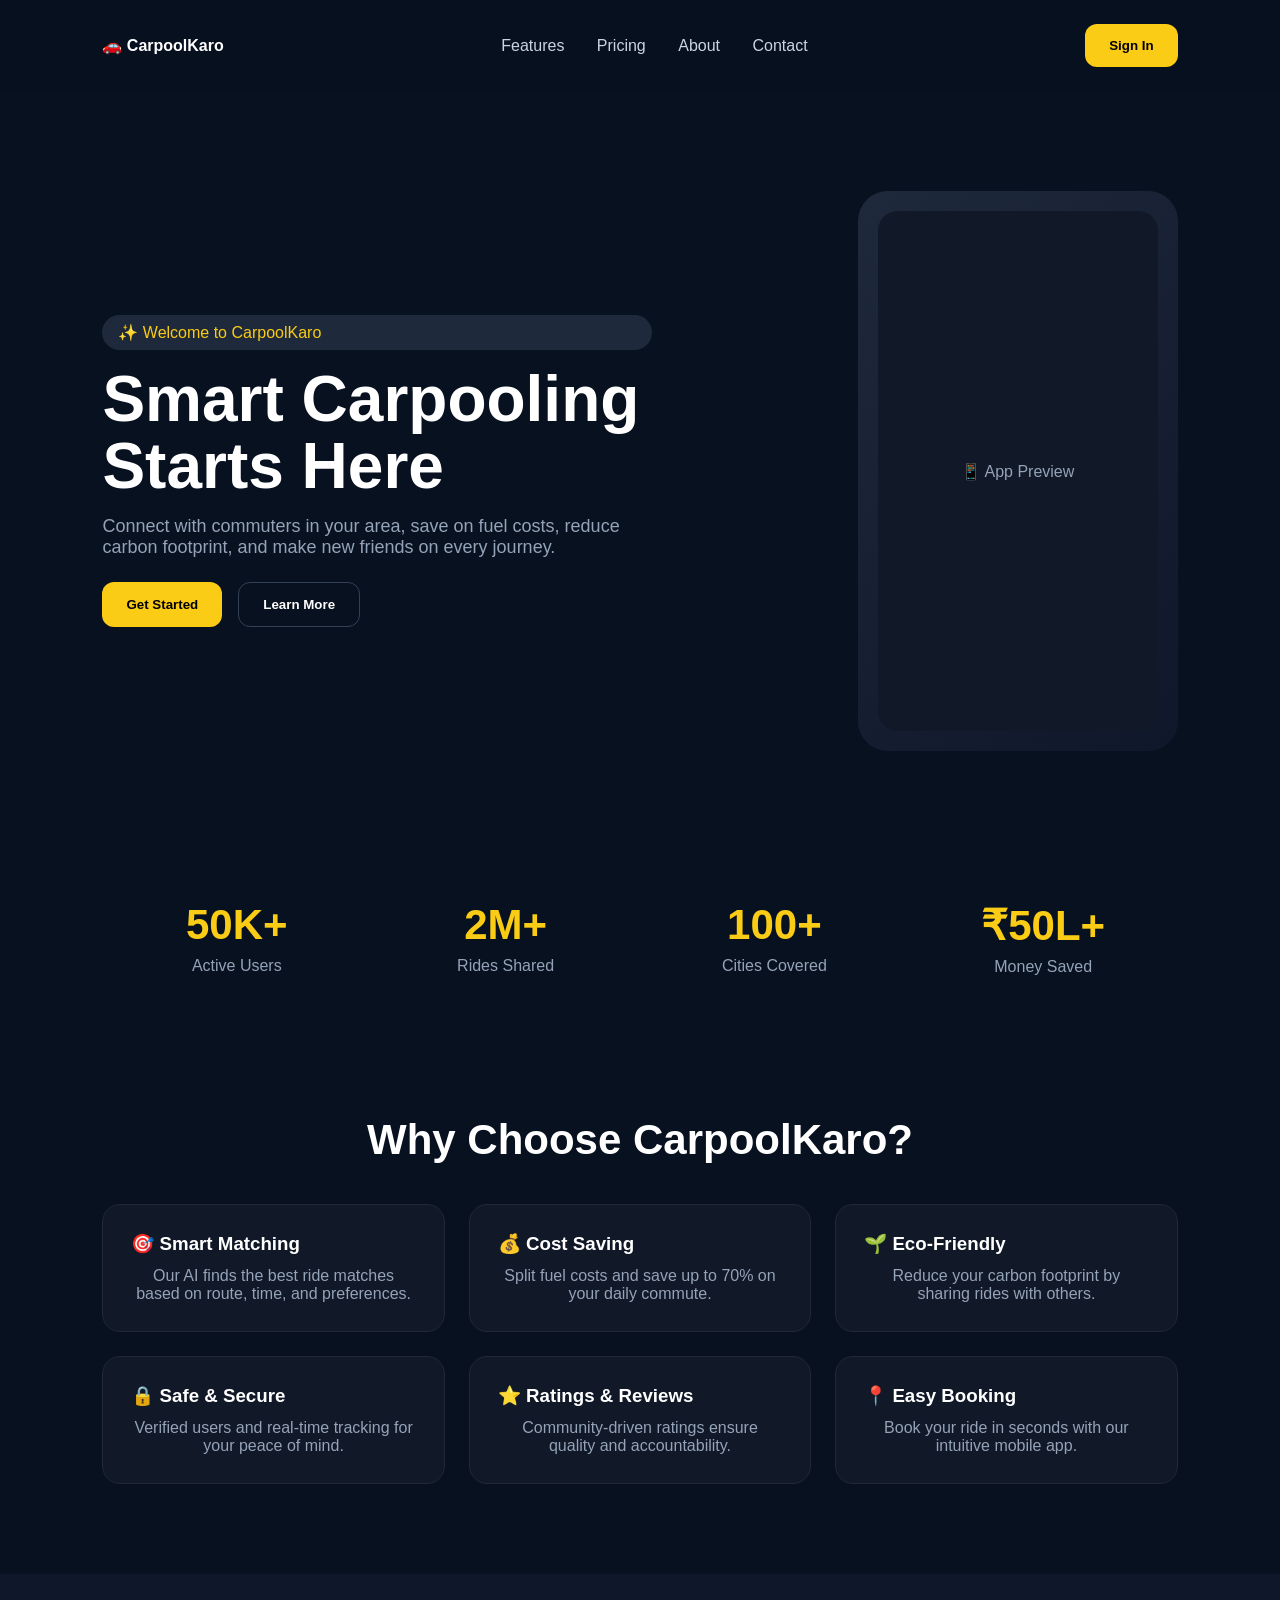
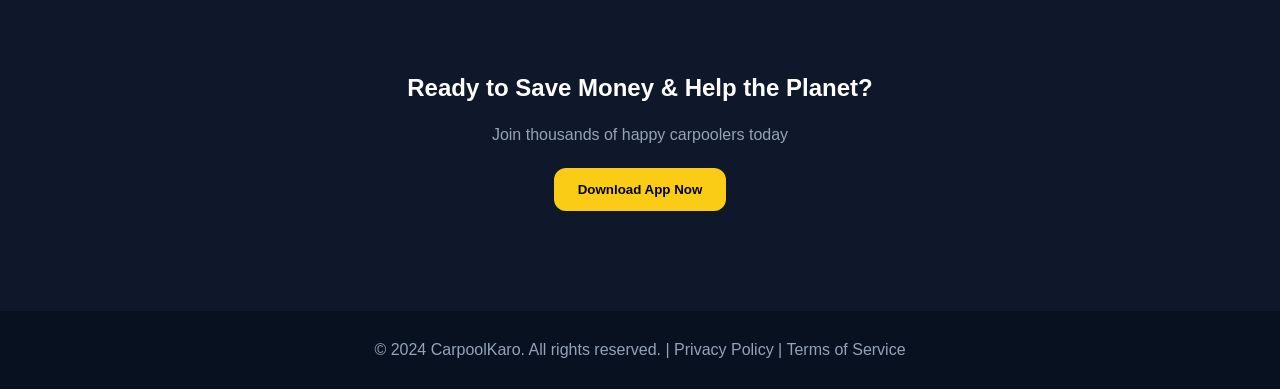
==== preview.html @ 3a87bc7d "Add visual preview HTML for carpoolkaro styles" ====
<!DOCTYPE html>
<html lang="en">
<head>
    <meta charset="UTF-8">
    <meta name="viewport" content="width=device-width, initial-scale=1.0">
    <title>CarpoolKaro - Visual Preview</title>
    <style>
        *{margin:0;padding:0;box-sizing:border-box}
        body{font-family:Inter,sans-serif;background:#08111f;color:#fff}
        .navbar{display:flex;justify-content:space-between;align-items:center;padding:24px 8%;position:sticky;top:0;background:rgba(8,17,31,.9);backdrop-filter:blur(12px)}
        nav a{color:#cbd5e1;text-decoration:none;margin:0 14px}
        .logo{font-weight:800}
        .hero{display:flex;justify-content:space-between;align-items:center;padding:100px 8%;gap:60px}
        .hero h1{font-size:64px;line-height:1.05;margin:16px 0}
        .hero p{color:#94a3b8;font-size:18px;max-width:550px}
        .badge{background:#1e293b;padding:8px 16px;border-radius:30px;color:#facc15}
        .btn{padding:14px 24px;border-radius:12px;text-decoration:none;font-weight:700;display:inline-block;cursor:pointer;border:none}
        .btn-primary{background:#facc15;color:#000}
        .btn-primary:hover{background:#f59e0b}
        .btn-secondary{border:1px solid #334155;color:#fff;background:transparent}
        .btn-secondary:hover{background:#1e293b}
        .hero-actions{margin-top:24px;display:flex;gap:16px}
        .phone-card{background:linear-gradient(135deg,#1e293b,#0f172a);padding:20px;border-radius:30px;text-align:center}
        .phone-screen{width:280px;height:520px;background:#111827;border-radius:20px;padding:20px;margin:0 auto;display:flex;align-items:center;justify-content:center;color:#94a3b8}
        .stats{display:grid;grid-template-columns:repeat(4,1fr);padding:50px 8%;text-align:center}
        .stats h2{color:#facc15;font-size:42px}
        .stats p{color:#94a3b8;margin-top:8px}
        .section{padding:90px 8%}
        .section h2{text-align:center;margin-bottom:40px;font-size:42px}
        .grid{display:grid;grid-template-columns:repeat(3,1fr);gap:24px}
        .card{background:#111827;padding:28px;border-radius:18px;border:1px solid #1f2937;transition:all 0.3s ease}
        .card:hover{border-color:#facc15;transform:translateY(-4px)}
        .card h3{margin-bottom:12px;color:#fff}
        .center{text-align:center;color:#94a3b8}
        .cta{text-align:center;padding:100px 8%;background:#0f172a}
        .cta h2{margin-bottom:24px}
        footer{text-align:center;padding:30px;color:#94a3b8}
        @media(max-width:900px){
            .hero{flex-direction:column}
            .grid,.stats{grid-template-columns:1fr}
            .hero h1{font-size:46px}
            nav{display:none}
        }
    </style>
</head>
<body>
    <!-- Navigation -->
    <nav class="navbar">
        <div class="logo">🚗 CarpoolKaro</div>
        <nav>
            <a href="#features">Features</a>
            <a href="#pricing">Pricing</a>
            <a href="#about">About</a>
            <a href="#contact">Contact</a>
        </nav>
        <button class="btn btn-primary">Sign In</button>
    </nav>

    <!-- Hero Section -->
    <section class="hero">
        <div>
            <div class="badge">✨ Welcome to CarpoolKaro</div>
            <h1>Smart Carpooling<br>Starts Here</h1>
            <p>Connect with commuters in your area, save on fuel costs, reduce carbon footprint, and make new friends on every journey.</p>
            <div class="hero-actions">
                <button class="btn btn-primary">Get Started</button>
                <button class="btn btn-secondary">Learn More</button>
            </div>
        </div>
        <div class="phone-card">
            <div class="phone-screen">
                📱 App Preview
            </div>
        </div>
    </section>

    <!-- Stats Section -->
    <section class="stats">
        <div>
            <h2>50K+</h2>
            <p>Active Users</p>
        </div>
        <div>
            <h2>2M+</h2>
            <p>Rides Shared</p>
        </div>
        <div>
            <h2>100+</h2>
            <p>Cities Covered</p>
        </div>
        <div>
            <h2>₹50L+</h2>
            <p>Money Saved</p>
        </div>
    </section>

    <!-- Features Section -->
    <section class="section" id="features">
        <h2>Why Choose CarpoolKaro?</h2>
        <div class="grid">
            <div class="card">
                <h3>🎯 Smart Matching</h3>
                <p class="center">Our AI finds the best ride matches based on route, time, and preferences.</p>
            </div>
            <div class="card">
                <h3>💰 Cost Saving</h3>
                <p class="center">Split fuel costs and save up to 70% on your daily commute.</p>
            </div>
            <div class="card">
                <h3>🌱 Eco-Friendly</h3>
                <p class="center">Reduce your carbon footprint by sharing rides with others.</p>
            </div>
            <div class="card">
                <h3>🔒 Safe & Secure</h3>
                <p class="center">Verified users and real-time tracking for your peace of mind.</p>
            </div>
            <div class="card">
                <h3>⭐ Ratings & Reviews</h3>
                <p class="center">Community-driven ratings ensure quality and accountability.</p>
            </div>
            <div class="card">
                <h3>📍 Easy Booking</h3>
                <p class="center">Book your ride in seconds with our intuitive mobile app.</p>
            </div>
        </div>
    </section>

    <!-- CTA Section -->
    <section class="cta">
        <h2>Ready to Save Money & Help the Planet?</h2>
        <p style="margin-bottom: 24px; color:#94a3b8;">Join thousands of happy carpoolers today</p>
        <button class="btn btn-primary">Download App Now</button>
    </section>

    <!-- Footer -->
    <footer>
        <p>&copy; 2024 CarpoolKaro. All rights reserved. | Privacy Policy | Terms of Service</p>
    </footer>
</body>
</html>
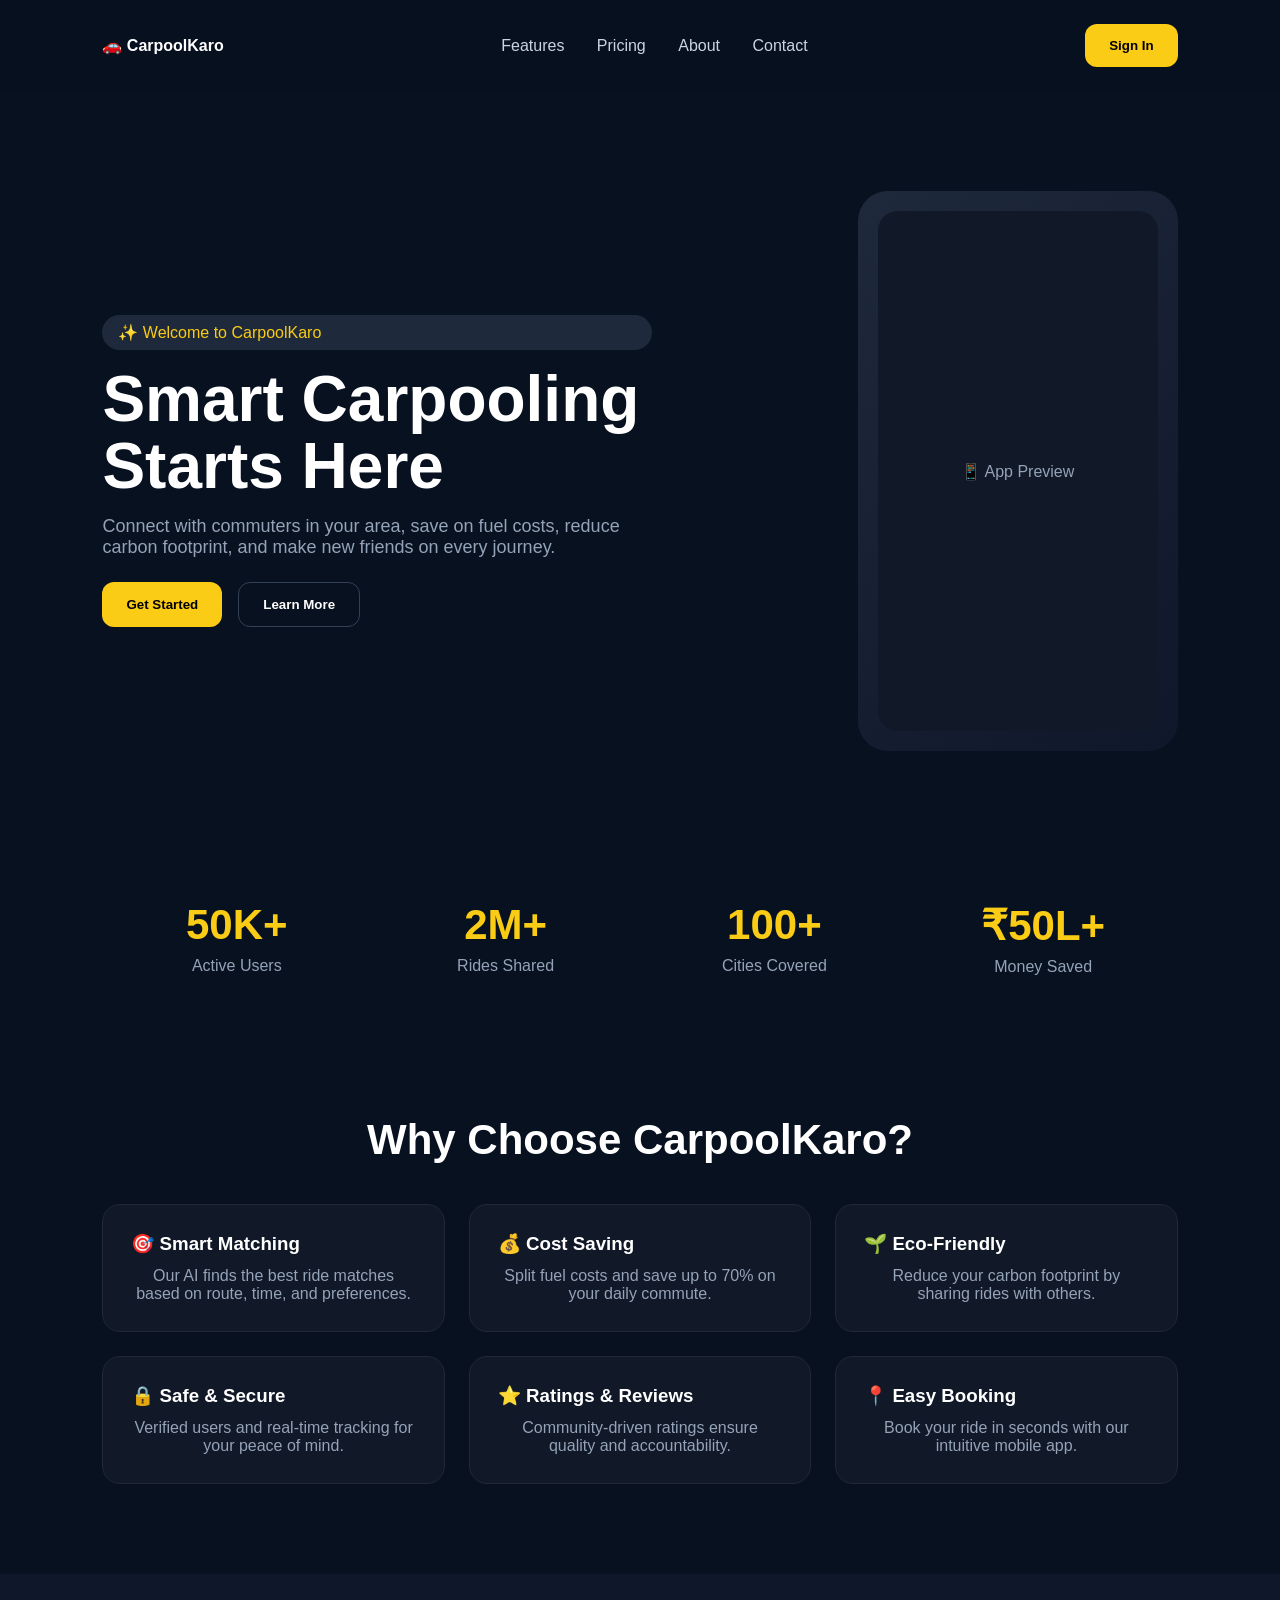
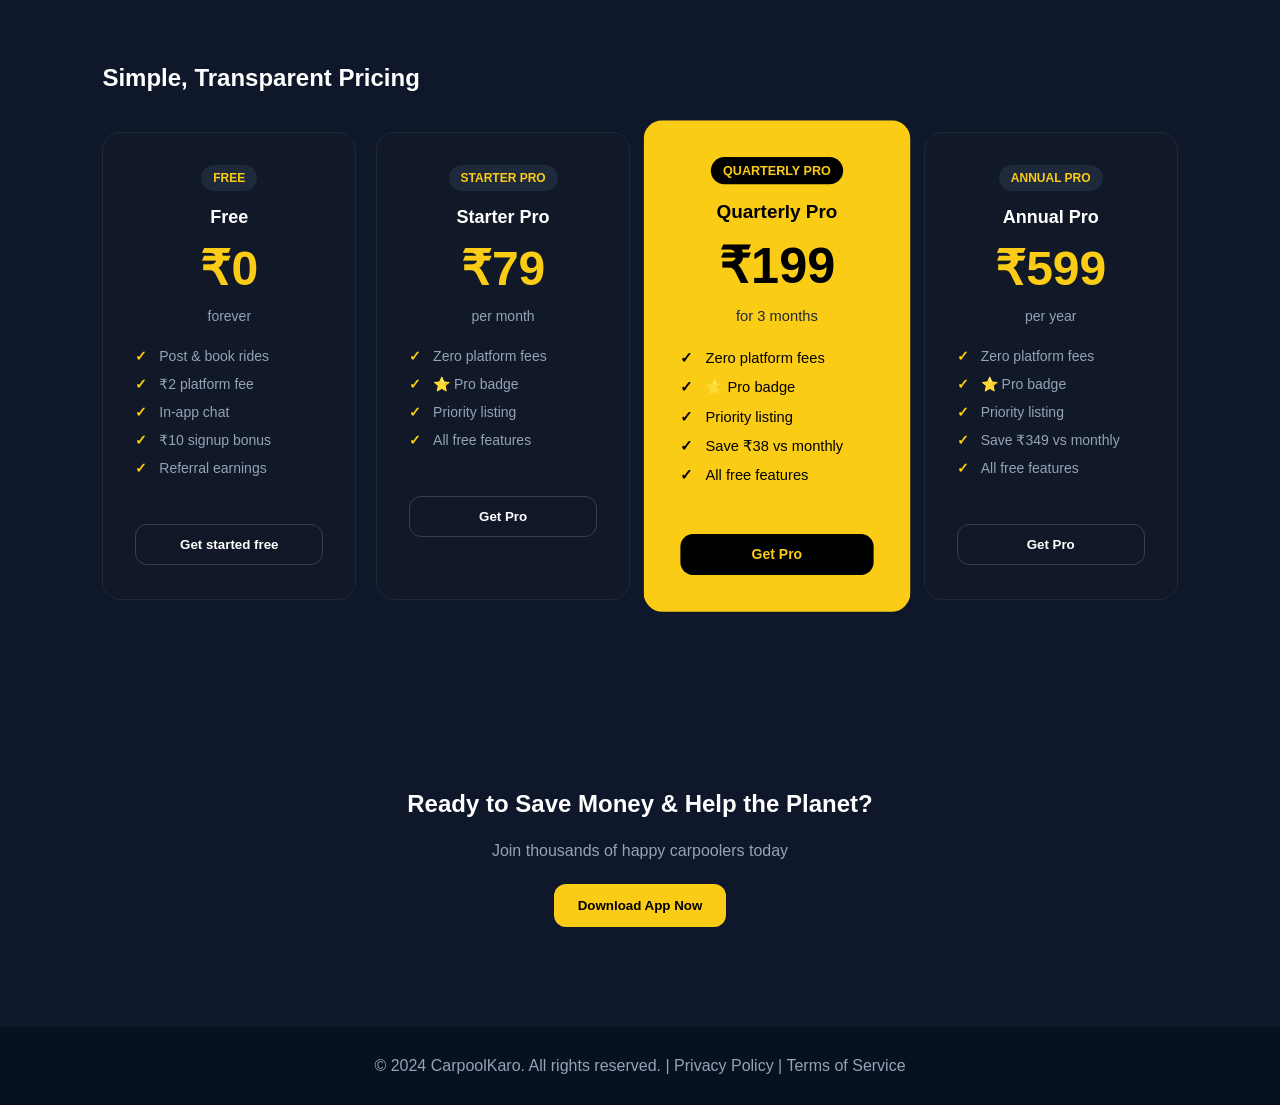
==== commit 45de0adb: "Fix pricing card visibility - add proper pricing section with all text visible" ====
--- a/preview.html
+++ b/preview.html
@@ -35,10 +35,41 @@
         .cta{text-align:center;padding:100px 8%;background:#0f172a}
         .cta h2{margin-bottom:24px}
         footer{text-align:center;padding:30px;color:#94a3b8}
+        
+        /* Pricing Section Styles */
+        .pricing-section{padding:90px 8%;background:#0f172a}
+        .pricing-grid{display:grid;grid-template-columns:repeat(4,1fr);gap:20px;margin-top:40px}
+        .pricing-card{background:#111827;padding:32px;border-radius:18px;border:1px solid #1f2937;text-align:center;position:relative;transition:all 0.3s ease}
+        .pricing-card.featured{background:#facc15;color:#000;border:3px solid #facc15;transform:scale(1.05)}
+        .pricing-card.featured h3{color:#000;margin-bottom:12px}
+        .pricing-card.featured .price{color:#000;font-size:48px;font-weight:800}
+        .pricing-card.featured .period{color:#1f2937}
+        .pricing-card.featured .badge{background:#000;color:#facc15;margin-bottom:16px}
+        .pricing-card.featured ul li{color:#000}
+        .pricing-card.featured .btn-primary{background:#000;color:#facc15}
+        .pricing-card.featured .btn-primary:hover{background:#1f2937;color:#facc15}
+        .pricing-badge{background:#1e293b;color:#facc15;padding:6px 12px;border-radius:20px;font-size:12px;font-weight:700;display:inline-block;margin-bottom:16px}
+        .pricing-card.featured .pricing-badge{background:#000;color:#facc15}
+        .price{color:#facc15;font-size:48px;font-weight:800;margin:12px 0}
+        .period{color:#94a3b8;font-size:14px;margin-bottom:24px}
+        .pricing-card h3{color:#fff;font-size:18px;margin-bottom:12px}
+        .pricing-card ul{list-style:none;margin:24px 0;text-align:left}
+        .pricing-card ul li{color:#94a3b8;margin:12px 0;font-size:14px}
+        .pricing-card ul li:before{content:"✓ ";color:#facc15;font-weight:700;margin-right:8px}
+        .pricing-card.featured ul li:before{color:#000;content:"✓ "}
+        .pricing-btn{padding:12px 24px;border-radius:12px;border:none;font-weight:700;cursor:pointer;margin-top:24px;width:100%}
+        .pricing-btn.primary{background:#facc15;color:#000}
+        .pricing-btn.primary:hover{background:#f59e0b}
+        .pricing-btn.secondary{background:transparent;border:1px solid #334155;color:#fff}
+        .pricing-btn.secondary:hover{background:#1e293b}
+        .pricing-card.featured .pricing-btn{background:#000;color:#facc15;border:none}
+        .pricing-card.featured .pricing-btn:hover{background:#1f2937}
+        
         @media(max-width:900px){
             .hero{flex-direction:column}
-            .grid,.stats{grid-template-columns:1fr}
+            .grid,.stats,.pricing-grid{grid-template-columns:1fr}
             .hero h1{font-size:46px}
+            .pricing-card.featured{transform:scale(1)}
             nav{display:none}
         }
     </style>
@@ -125,6 +156,75 @@
         </div>
     </section>
 
+    <!-- Pricing Section -->
+    <section class="pricing-section" id="pricing">
+        <h2>Simple, Transparent Pricing</h2>
+        <div class="pricing-grid">
+            <!-- Free Plan -->
+            <div class="pricing-card">
+                <div class="pricing-badge">FREE</div>
+                <h3>Free</h3>
+                <div class="price">₹0</div>
+                <div class="period">forever</div>
+                <ul>
+                    <li>Post & book rides</li>
+                    <li>₹2 platform fee</li>
+                    <li>In-app chat</li>
+                    <li>₹10 signup bonus</li>
+                    <li>Referral earnings</li>
+                </ul>
+                <button class="pricing-btn secondary">Get started free</button>
+            </div>
+
+            <!-- Starter Pro Plan -->
+            <div class="pricing-card">
+                <div class="pricing-badge">STARTER PRO</div>
+                <h3>Starter Pro</h3>
+                <div class="price">₹79</div>
+                <div class="period">per month</div>
+                <ul>
+                    <li>Zero platform fees</li>
+                    <li>⭐ Pro badge</li>
+                    <li>Priority listing</li>
+                    <li>All free features</li>
+                </ul>
+                <button class="pricing-btn secondary">Get Pro</button>
+            </div>
+
+            <!-- Quarterly Pro Plan (Featured) -->
+            <div class="pricing-card featured">
+                <div class="pricing-badge">QUARTERLY PRO</div>
+                <h3>Quarterly Pro</h3>
+                <div class="price">₹199</div>
+                <div class="period">for 3 months</div>
+                <ul>
+                    <li>Zero platform fees</li>
+                    <li>⭐ Pro badge</li>
+                    <li>Priority listing</li>
+                    <li>Save ₹38 vs monthly</li>
+                    <li>All free features</li>
+                </ul>
+                <button class="pricing-btn">Get Pro</button>
+            </div>
+
+            <!-- Annual Pro Plan -->
+            <div class="pricing-card">
+                <div class="pricing-badge">ANNUAL PRO</div>
+                <h3>Annual Pro</h3>
+                <div class="price">₹599</div>
+                <div class="period">per year</div>
+                <ul>
+                    <li>Zero platform fees</li>
+                    <li>⭐ Pro badge</li>
+                    <li>Priority listing</li>
+                    <li>Save ₹349 vs monthly</li>
+                    <li>All free features</li>
+                </ul>
+                <button class="pricing-btn secondary">Get Pro</button>
+            </div>
+        </div>
+    </section>
+
     <!-- CTA Section -->
     <section class="cta">
         <h2>Ready to Save Money & Help the Planet?</h2>
